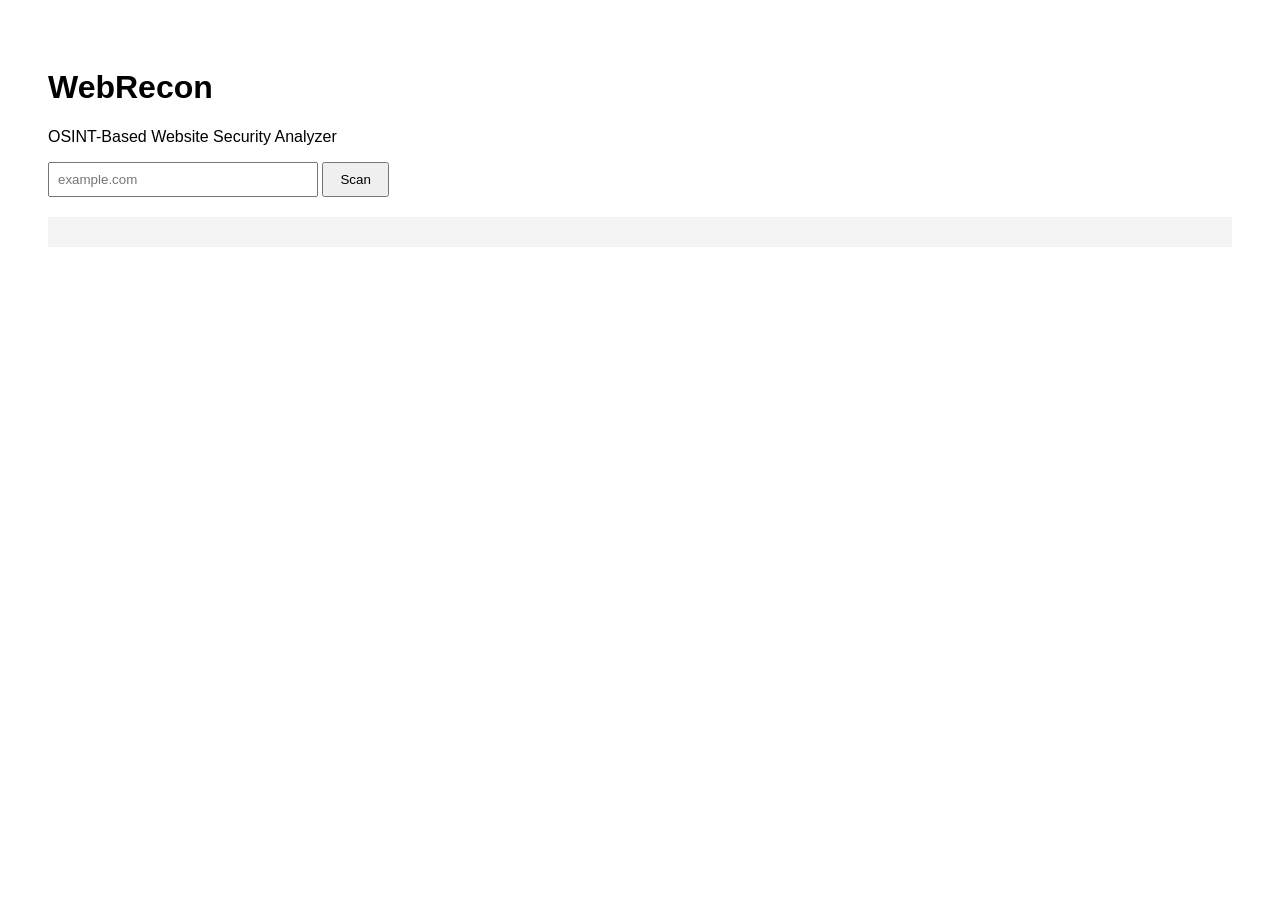
==== frontend/index.html @ 92a8256d "Implement unified scan API and frontend integration" ====
<!DOCTYPE html>
<html lang="en">
<head>
    <meta charset="UTF-8">
    <title>WebRecon</title>
    <link rel="stylesheet" href="style.css">
</head>
<body>

    <h1>WebRecon</h1>
    <p>OSINT-Based Website Security Analyzer</p>

    <input type="text" id="domain" placeholder="example.com">
    <button onclick="scanWebsite()">Scan</button>

    <pre id="result"></pre>

    <script src="script.js"></script>
</body>
</html>
---- frontend/style.css ----
body {
    font-family: Arial, sans-serif;
    background: white;
    color: black;
    padding: 40px;
}

input {
    padding: 8px;
    width: 250px;
}

button {
    padding: 8px 16px;
    cursor: pointer;
}

pre {
    margin-top: 20px;
    background: #f4f4f4;
    padding: 15px;
    overflow-x: auto;
}
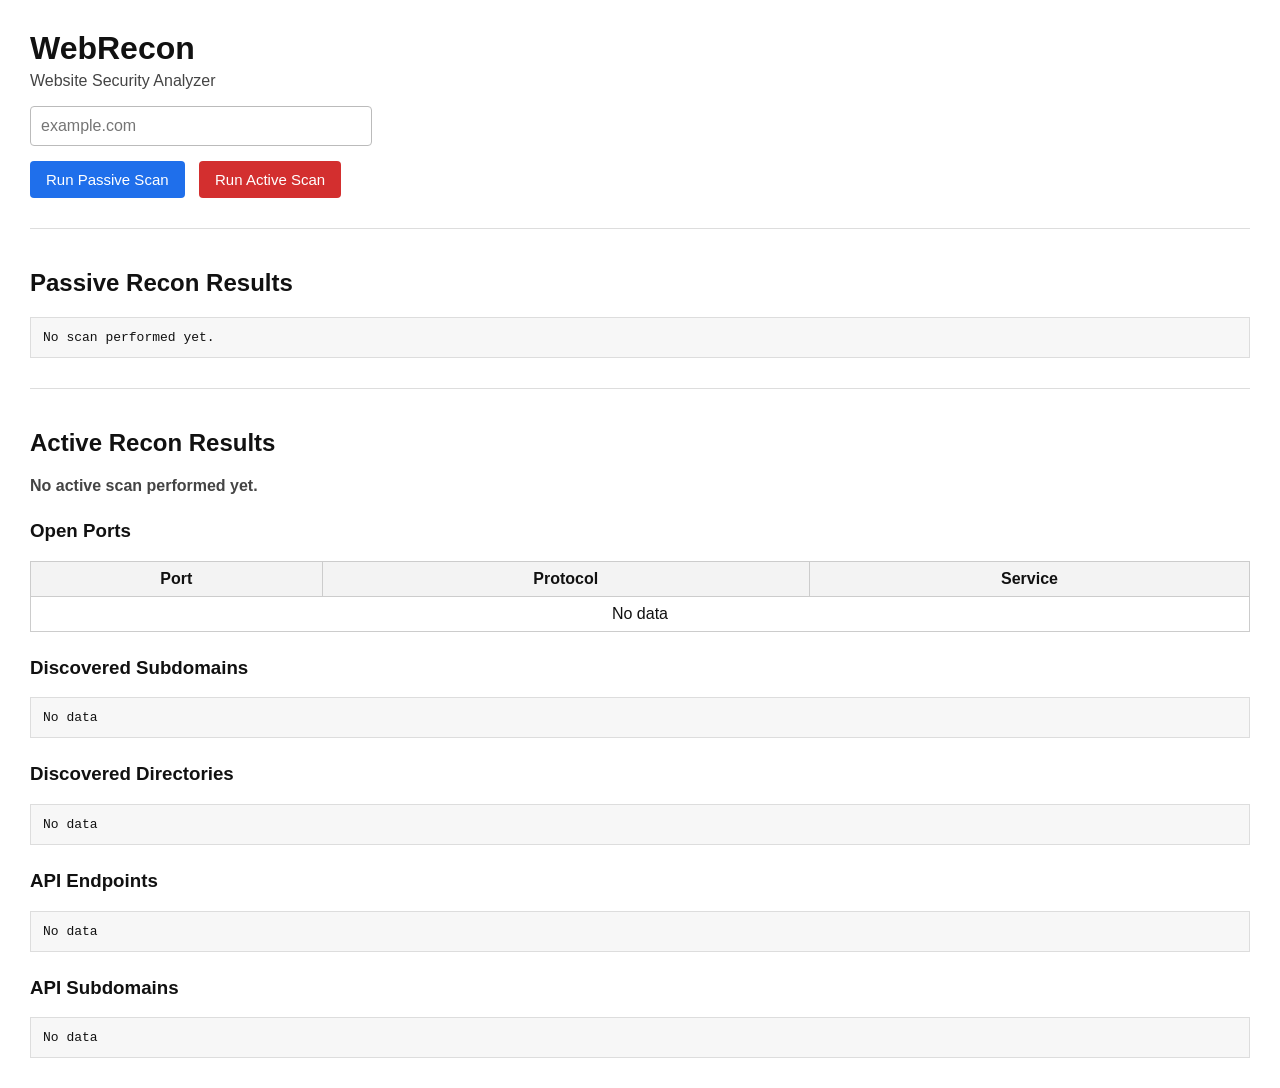
==== commit 6c77cdc7: "Added active recon modules" ====
--- a/frontend/index.html
+++ b/frontend/index.html
@@ -7,14 +7,59 @@
 </head>
 <body>
 
-    <h1>WebRecon</h1>
-    <p>OSINT-Based Website Security Analyzer</p>
+<h1>WebRecon</h1>
+<p>Website Security Analyzer</p>
 
-    <input type="text" id="domain" placeholder="example.com">
-    <button onclick="scanWebsite()">Scan</button>
+<input type="text" id="domain" placeholder="example.com">
 
-    <pre id="result"></pre>
+<div class="buttons">
+    <button onclick="runPassiveScan()">Run Passive Scan</button>
+    <button class="danger" onclick="runActiveScan()">Run Active Scan</button>
+</div>
 
-    <script src="script.js"></script>
+<hr>
+
+<h2>Passive Recon Results</h2>
+<pre id="passiveResult">No scan performed yet.</pre>
+
+<hr>
+
+<h2>Active Recon Results</h2>
+<p id="activeStatus">No active scan performed yet.</p>
+
+<!-- PORT SCAN -->
+<h3>Open Ports</h3>
+<table id="portsTable">
+    <thead>
+        <tr>
+            <th>Port</th>
+            <th>Protocol</th>
+            <th>Service</th>
+        </tr>
+    </thead>
+    <tbody>
+        <tr>
+            <td colspan="3">No data</td>
+        </tr>
+    </tbody>
+</table>
+
+<!-- SUBDOMAINS -->
+<h3>Discovered Subdomains</h3>
+<pre id="subdomainResult">No data</pre>
+
+<!-- DIRECTORIES -->
+<h3>Discovered Directories</h3>
+<pre id="directoryResult">No data</pre>
+
+<!-- API DISCOVERY -->
+<h3>API Endpoints</h3>
+<pre id="apiResult">No data</pre>
+
+<!-- API SUBDOMAIN DISCOVERY -->
+<h3>API Subdomains</h3>
+<pre id="apiSubdomainResult">No data</pre>
+
+<script src="script.js"></script>
 </body>
 </html>
--- a/frontend/style.css
+++ b/frontend/style.css
@@ -1,23 +1,109 @@
+/* ---------- GLOBAL ---------- */
 body {
-    font-family: Arial, sans-serif;
-    background: white;
-    color: black;
-    padding: 40px;
+    font-family: Arial, Helvetica, sans-serif;
+    background-color: #ffffff;
+    color: #111;
+    margin: 30px;
 }
 
-input {
-    padding: 8px;
-    width: 250px;
+h1 {
+    margin-bottom: 5px;
+}
+
+p {
+    margin-top: 0;
+    color: #444;
+}
+
+hr {
+    margin: 30px 0;
+    border: none;
+    border-top: 1px solid #ddd;
+}
+
+/* ---------- INPUT ---------- */
+input[type="text"] {
+    width: 320px;
+    padding: 10px;
+    font-size: 16px;
+    border: 1px solid #bbb;
+    border-radius: 4px;
+}
+
+/* ---------- BUTTONS ---------- */
+.buttons {
+    margin-top: 15px;
 }
 
 button {
-    padding: 8px 16px;
+    padding: 10px 16px;
+    font-size: 15px;
+    border: none;
+    border-radius: 4px;
     cursor: pointer;
+    background-color: #1f6feb;
+    color: white;
+    margin-right: 10px;
 }
 
+button:hover {
+    opacity: 0.9;
+}
+
+button.danger {
+    background-color: #d32f2f;
+}
+
+/* ---------- STATUS TEXT ---------- */
+#activeStatus {
+    font-weight: bold;
+    margin-bottom: 10px;
+}
+
+/* ---------- TABLE (PORT SCAN) ---------- */
+table {
+    width: 100%;
+    border-collapse: collapse;
+    margin-top: 10px;
+}
+
+table th,
+table td {
+    border: 1px solid #ccc;
+    padding: 8px;
+    text-align: center;
+}
+
+table th {
+    background-color: #f3f3f3;
+}
+
+/* ---------- CODE / JSON BLOCK ---------- */
 pre {
-    margin-top: 20px;
-    background: #f4f4f4;
-    padding: 15px;
+    background-color: #f7f7f7;
+    border: 1px solid #ddd;
+    padding: 12px;
     overflow-x: auto;
+    max-height: 400px;
+    font-size: 13px;
 }
+
+/* ---------- SECTIONS ---------- */
+h2 {
+    margin-top: 40px;
+}
+
+h3 {
+    margin-top: 25px;
+}
+
+/* ---------- RESPONSIVE ---------- */
+@media (max-width: 768px) {
+    input[type="text"] {
+        width: 100%;
+    }
+
+    button {
+        margin-bottom: 10px;
+    }
+}
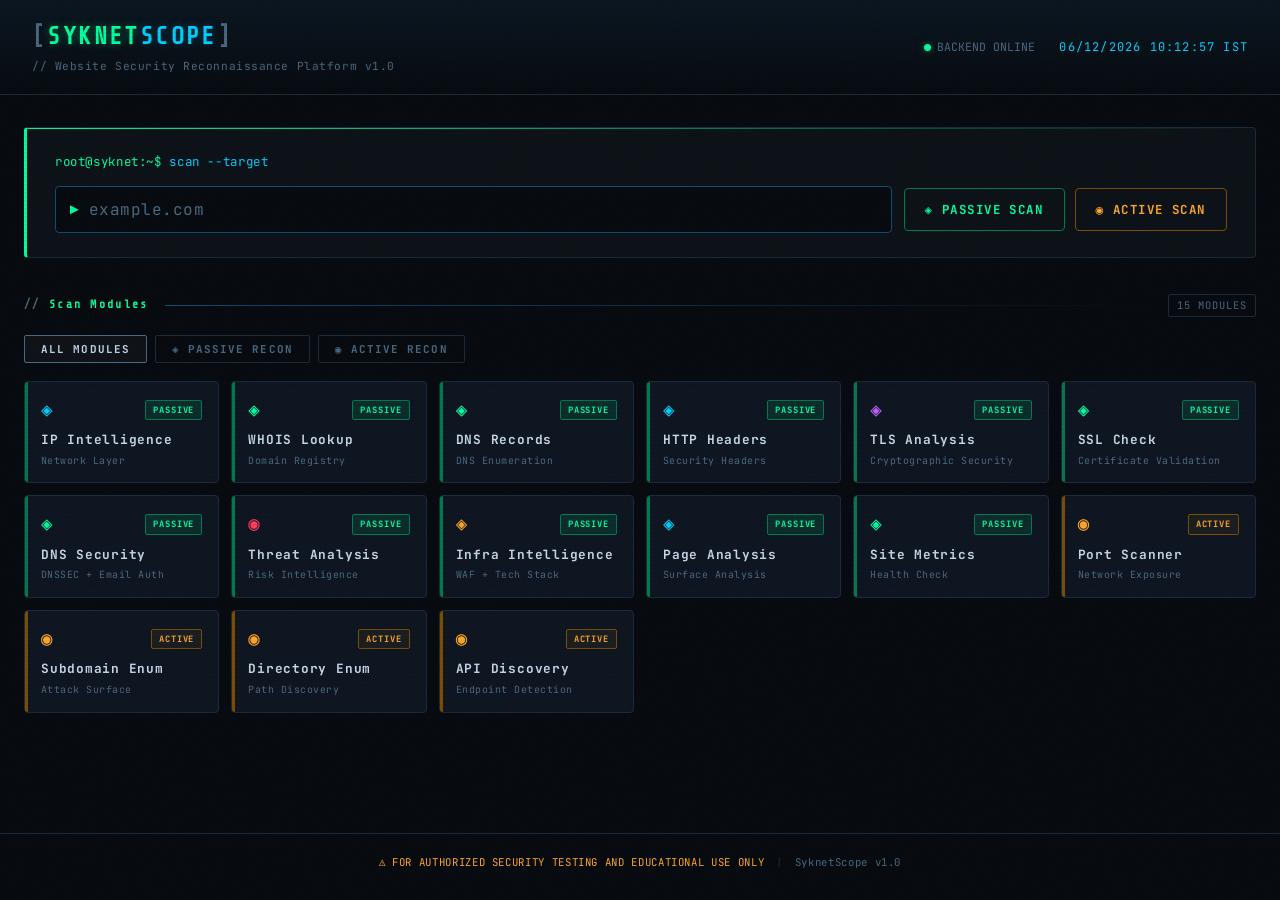
==== commit da65e28c: "SyknetScope v1.0 - complete project" ====
--- a/frontend/index.html
+++ b/frontend/index.html
@@ -1,65 +1,969 @@
 <!DOCTYPE html>
 <html lang="en">
 <head>
-    <meta charset="UTF-8">
-    <title>WebRecon</title>
-    <link rel="stylesheet" href="style.css">
+<meta charset="UTF-8">
+<meta name="viewport" content="width=device-width, initial-scale=1.0">
+<title>SyknetScope — Web Recon</title>
+<link rel="preconnect" href="https://fonts.googleapis.com">
+<link rel="preconnect" href="https://fonts.gstatic.com" crossorigin>
+<link href="https://fonts.googleapis.com/css2?family=JetBrains+Mono:wght@300;400;500;700&family=Share+Tech+Mono&display=swap" rel="stylesheet">
+<style>
+/* ─────────────────────────────────────────────
+   ROOT + RESET
+───────────────────────────────────────────── */
+:root {
+  --bg:          #060a0f;
+  --bg-surface:  #0b1117;
+  --bg-card:     #0d1520;
+  --border:      #1a2a3a;
+  --border-glow: #0f4c75;
+  --green:       #00ff9f;
+  --green-dim:   #007a4d;
+  --green-faint: #00ff9f18;
+  --cyan:        #00cfff;
+  --cyan-dim:    #006d88;
+  --amber:       #ffa62b;
+  --red:         #ff3b5c;
+  --red-dim:     #4a0010;
+  --purple:      #bd5fff;
+  --text-primary:#c8d8e8;
+  --text-dim:    #4a6880;
+  --text-label:  #6a8aa8;
+  --font:        'JetBrains Mono','Share Tech Mono',monospace;
+  --radius:      4px;
+  --glow-g:      0 0 8px #00ff9f55, 0 0 20px #00ff9f22;
+  --glow-c:      0 0 8px #00cfff44, 0 0 20px #00cfff11;
+}
+*,*::before,*::after{box-sizing:border-box;margin:0;padding:0;}
+html{scroll-behavior:smooth;}
+body{font-family:var(--font);background:var(--bg);color:var(--text-primary);min-height:100vh;overflow-x:hidden;line-height:1.6;}
+
+/* ─────────────────────────────────────────────
+   CRT OVERLAY
+───────────────────────────────────────────── */
+.scanline{position:fixed;inset:0;pointer-events:none;z-index:9999;background:repeating-linear-gradient(0deg,transparent,transparent 2px,rgba(0,0,0,.04) 2px,rgba(0,0,0,.04) 4px);}
+.noise{position:fixed;inset:0;pointer-events:none;z-index:9998;opacity:.025;background-image:url("data:image/svg+xml,%3Csvg viewBox='0 0 256 256' xmlns='http://www.w3.org/2000/svg'%3E%3Cfilter id='n'%3E%3CfeTurbulence type='fractalNoise' baseFrequency='0.9' numOctaves='4' stitchTiles='stitch'/%3E%3C/filter%3E%3Crect width='100%25' height='100%25' filter='url(%23n)'/%3E%3C/svg%3E");background-size:200px 200px;}
+
+/* ─────────────────────────────────────────────
+   HEADER
+───────────────────────────────────────────── */
+header{display:flex;justify-content:space-between;align-items:center;padding:18px 32px;border-bottom:1px solid var(--border);background:linear-gradient(180deg,#0a1520,var(--bg));position:sticky;top:0;z-index:100;backdrop-filter:blur(4px);}
+.logo{font-family:'Share Tech Mono',monospace;font-size:1.5rem;font-weight:700;letter-spacing:.1em;}
+.logo-bracket{color:var(--text-dim);}
+.logo-text{color:var(--green);text-shadow:var(--glow-g);}
+.logo-accent{color:var(--cyan);text-shadow:var(--glow-c);}
+.tagline{font-size:.7rem;color:var(--text-dim);margin-top:2px;letter-spacing:.05em;}
+.header-right{display:flex;align-items:center;gap:24px;font-size:.72rem;color:var(--text-dim);}
+.status-dot{width:7px;height:7px;border-radius:50%;background:var(--green);box-shadow:var(--glow-g);animation:blink 2s ease-in-out infinite;display:inline-block;margin-right:6px;}
+@keyframes blink{0%,100%{opacity:1}50%{opacity:.4}}
+.clock{color:var(--cyan);letter-spacing:.1em;font-size:.75rem;}
+
+/* ─────────────────────────────────────────────
+   MAIN
+───────────────────────────────────────────── */
+main{max-width:1300px;margin:0 auto;padding:32px 24px;}
+
+/* ─────────────────────────────────────────────
+   SCAN PANEL
+───────────────────────────────────────────── */
+.scan-panel{background:var(--bg-surface);border:1px solid var(--border);border-left:3px solid var(--green);border-radius:var(--radius);padding:24px 28px;margin-bottom:36px;position:relative;overflow:hidden;}
+.scan-panel::before{content:'';position:absolute;top:0;left:0;right:0;height:1px;background:linear-gradient(90deg,var(--green),transparent);}
+.terminal-prompt{font-size:.78rem;margin-bottom:14px;letter-spacing:.05em;}
+.prompt-prefix{color:var(--green);}
+.prompt-cmd{color:var(--cyan);}
+.input-row{display:flex;gap:12px;flex-wrap:wrap;align-items:center;}
+.input-wrapper{flex:1;min-width:260px;display:flex;align-items:center;background:var(--bg);border:1px solid var(--border-glow);border-radius:var(--radius);padding:0 14px;gap:10px;transition:border-color .2s,box-shadow .2s;}
+.input-wrapper:focus-within{border-color:var(--green);box-shadow:0 0 0 2px var(--green-faint),var(--glow-g);}
+.input-prefix{color:var(--green);font-size:.9rem;}
+input[type=text]{flex:1;background:transparent;border:none;outline:none;color:var(--green);font-family:var(--font);font-size:1rem;padding:12px 0;caret-color:var(--green);letter-spacing:.03em;}
+input::placeholder{color:var(--text-dim);}
+.btn-group{display:flex;gap:10px;flex-wrap:wrap;}
+.btn{font-family:var(--font);font-size:.78rem;font-weight:700;letter-spacing:.12em;padding:12px 20px;border:1px solid;border-radius:var(--radius);cursor:pointer;display:flex;align-items:center;gap:8px;transition:all .15s;background:transparent;}
+.btn-passive{color:var(--green);border-color:var(--green-dim);}
+.btn-passive:hover{background:var(--green-faint);border-color:var(--green);box-shadow:var(--glow-g);}
+.btn-active{color:var(--amber);border-color:#7a4e00;}
+.btn-active:hover{background:#ffa62b18;border-color:var(--amber);box-shadow:0 0 8px #ffa62b44;}
+
+/* ─────────────────────────────────────────────
+   MODULE SECTION HEADER
+───────────────────────────────────────────── */
+.modules-section{margin-bottom:40px;}
+.modules-header{display:flex;align-items:center;gap:16px;margin-bottom:18px;}
+.modules-title{font-family:'Share Tech Mono',monospace;font-size:.72rem;font-weight:700;letter-spacing:.2em;color:var(--text-dim);white-space:nowrap;}
+.modules-title span{color:var(--green);}
+.modules-divider{flex:1;height:1px;background:linear-gradient(90deg,var(--border-glow),transparent);}
+.modules-count{font-size:.65rem;color:var(--text-dim);letter-spacing:.1em;border:1px solid var(--border);padding:2px 8px;border-radius:2px;white-space:nowrap;}
+
+/* ─────────────────────────────────────────────
+   FILTER TABS
+───────────────────────────────────────────── */
+.module-tabs{display:flex;gap:8px;margin-bottom:18px;flex-wrap:wrap;}
+.module-tab{font-family:var(--font);font-size:.68rem;font-weight:700;letter-spacing:.1em;padding:6px 16px;border:1px solid var(--border);border-radius:2px;background:transparent;color:var(--text-dim);cursor:pointer;transition:all .15s;}
+.module-tab:hover{border-color:var(--border-glow);color:var(--text-primary);}
+.tab-all{color:var(--text-primary);border-color:var(--text-dim);background:#ffffff08;}
+.tab-passive{color:var(--green);border-color:var(--green-dim);background:var(--green-faint);}
+.tab-active-r{color:var(--amber);border-color:#7a4e00;background:#ffa62b0d;}
+
+/* ─────────────────────────────────────────────
+   MODULE GRID
+───────────────────────────────────────────── */
+.modules-grid{display:grid;grid-template-columns:repeat(auto-fill,minmax(195px,1fr));gap:12px;}
+
+/* ─────────────────────────────────────────────
+   MODULE CARD
+───────────────────────────────────────────── */
+.module-card{background:var(--bg-card);border:1px solid var(--border);border-radius:var(--radius);padding:18px 16px 14px;cursor:pointer;position:relative;overflow:hidden;transition:border-color .2s,transform .2s,box-shadow .2s;animation:cardIn .4s ease both;}
+@keyframes cardIn{from{opacity:0;transform:translateY(14px) scale(.97)}to{opacity:1;transform:translateY(0) scale(1)}}
+
+/* left accent bar */
+.module-card::before{content:'';position:absolute;top:0;left:0;width:3px;height:100%;}
+.mc-passive::before{background:var(--green-dim);}
+.mc-active::before{background:#7a4e00;}
+
+/* top glow line on hover */
+.module-card::after{content:'';position:absolute;top:0;left:0;right:0;height:1px;background:transparent;transition:background .2s;}
+.mc-passive:hover::after{background:linear-gradient(90deg,var(--green),transparent);}
+.mc-active:hover::after{background:linear-gradient(90deg,var(--amber),transparent);}
+
+/* scanline sweep */
+.mc-sweep{position:absolute;inset:0;pointer-events:none;background:linear-gradient(180deg,transparent 0%,rgba(0,255,159,.04) 50%,transparent 100%);transform:translateY(-100%);}
+.mc-active .mc-sweep{background:linear-gradient(180deg,transparent 0%,rgba(255,166,43,.04) 50%,transparent 100%);}
+.module-card:hover .mc-sweep{animation:sweep .55s ease forwards;}
+@keyframes sweep{from{transform:translateY(-100%)}to{transform:translateY(100%)}}
+
+.mc-passive:hover{transform:translateY(-3px);border-color:var(--green-dim);box-shadow:0 8px 28px rgba(0,255,159,.1);}
+.mc-active:hover{transform:translateY(-3px);border-color:#7a4e00;box-shadow:0 8px 28px rgba(255,166,43,.1);}
+
+.mc-top{display:flex;justify-content:space-between;align-items:flex-start;margin-bottom:12px;}
+.mc-icon{font-size:1.2rem;line-height:1;}
+.mc-badge{font-size:.55rem;font-weight:700;letter-spacing:.1em;padding:2px 7px;border-radius:2px;border:1px solid;text-transform:uppercase;}
+.mcb-passive{color:var(--green);border-color:var(--green-dim);background:var(--green-faint);}
+.mcb-active{color:var(--amber);border-color:#7a4e00;background:#ffa62b0d;}
+
+.mc-title{font-size:.8rem;font-weight:700;letter-spacing:.06em;color:var(--text-primary);margin-bottom:4px;line-height:1.3;}
+.mc-label{font-size:.62rem;color:var(--text-dim);letter-spacing:.05em;}
+
+/* ─────────────────────────────────────────────
+   MODAL
+───────────────────────────────────────────── */
+.modal-overlay{position:fixed;inset:0;background:rgba(6,10,15,.9);backdrop-filter:blur(7px);z-index:700;display:flex;align-items:center;justify-content:center;padding:20px;animation:overlayIn .18s ease both;}
+@keyframes overlayIn{from{opacity:0}to{opacity:1}}
+.modal-box{background:var(--bg-card);border:1px solid var(--border-glow);border-radius:var(--radius);padding:28px;max-width:540px;width:100%;position:relative;overflow:hidden;animation:modalIn .25s cubic-bezier(.34,1.56,.64,1) both;}
+@keyframes modalIn{from{opacity:0;transform:scale(.9) translateY(20px)}to{opacity:1;transform:scale(1) translateY(0)}}
+
+/* top accent */
+.modal-box::before{content:'';position:absolute;top:0;left:0;right:0;height:2px;}
+.modal-passive::before{background:linear-gradient(90deg,var(--green),transparent);}
+.modal-active::before{background:linear-gradient(90deg,var(--amber),transparent);}
+
+/* corner brackets */
+.mc-br{position:absolute;width:10px;height:10px;border-color:var(--border-glow);border-style:solid;border-width:0;}
+.mc-br.tl{top:8px;left:8px;border-top-width:1px;border-left-width:1px;}
+.mc-br.tr{top:8px;right:8px;border-top-width:1px;border-right-width:1px;}
+.mc-br.bl{bottom:8px;left:8px;border-bottom-width:1px;border-left-width:1px;}
+.mc-br.br{bottom:8px;right:8px;border-bottom-width:1px;border-right-width:1px;}
+
+.modal-close{position:absolute;top:13px;right:13px;background:transparent;border:1px solid var(--border);color:var(--text-dim);font-family:var(--font);font-size:.7rem;padding:3px 9px;border-radius:2px;cursor:pointer;transition:all .15s;letter-spacing:.04em;}
+.modal-close:hover{border-color:var(--red);color:var(--red);}
+
+.modal-head{display:flex;align-items:center;gap:14px;margin-bottom:16px;}
+.modal-icon-big{font-size:1.9rem;line-height:1;}
+.modal-head-text{display:flex;flex-direction:column;gap:5px;}
+.modal-title{font-family:'Share Tech Mono',monospace;font-size:1rem;font-weight:700;letter-spacing:.08em;color:var(--text-primary);}
+.modal-badge-pill{display:inline-flex;align-items:center;gap:5px;font-size:.6rem;font-weight:700;letter-spacing:.1em;padding:2px 9px;border-radius:2px;border:1px solid;width:fit-content;}
+.mbp-passive{color:var(--green);border-color:var(--green-dim);background:var(--green-faint);}
+.mbp-active{color:var(--amber);border-color:#7a4e00;background:#ffa62b0d;}
+
+.modal-div{height:1px;background:var(--border);margin:0 0 15px;}
+
+.mlabel{font-size:.6rem;color:var(--text-dim);letter-spacing:.16em;text-transform:uppercase;margin-bottom:7px;}
+.modal-desc{font-size:.81rem;color:var(--text-primary);line-height:1.8;margin-bottom:15px;}
+
+.modal-tags{display:flex;flex-wrap:wrap;gap:6px;margin-bottom:16px;}
+.m-tag{font-size:.6rem;padding:3px 9px;border-radius:2px;border:1px solid var(--border);color:var(--text-dim);letter-spacing:.05em;background:#ffffff04;}
+
+.modal-out{background:#040810;border:1px solid var(--border);border-radius:var(--radius);padding:11px 14px;font-size:.72rem;color:var(--green);line-height:1.75;font-family:var(--font);white-space:pre;}
+.modal-out.amber{color:var(--amber);}
+
+/* ─────────────────────────────────────────────
+   RESULTS / CARDS GRID (scan output)
+───────────────────────────────────────────── */
+.hidden{display:none!important;}
+.target-banner{display:flex;align-items:center;flex-wrap:wrap;gap:10px;background:#0a1a28;border:1px solid var(--border-glow);border-radius:var(--radius);padding:10px 20px;margin-bottom:16px;font-size:.78rem;letter-spacing:.07em;}
+.tb-label{color:var(--text-dim);}
+.tb-domain{color:var(--cyan);font-weight:700;font-size:.88rem;text-shadow:var(--glow-c);}
+.tb-type{color:var(--amber);}
+.tb-time{color:var(--text-dim);}
+.tb-sep{color:var(--border);margin:0 4px;}
+
+.export-panel{display:flex;align-items:center;gap:16px;background:#080f18;border:1px solid var(--border-glow);border-left:3px solid var(--cyan);border-radius:var(--radius);padding:14px 20px;margin-bottom:20px;flex-wrap:wrap;}
+.export-label{display:flex;align-items:center;gap:8px;font-size:.72rem;font-weight:700;letter-spacing:.12em;color:var(--text-dim);white-space:nowrap;}
+.export-btns{display:flex;gap:10px;flex-wrap:wrap;}
+.btn-export{font-family:var(--font);font-size:.7rem;font-weight:700;letter-spacing:.1em;padding:7px 14px;border:1px solid;border-radius:var(--radius);cursor:pointer;background:transparent;display:flex;align-items:center;gap:7px;transition:all .15s;}
+.export-hint{font-size:.56rem;opacity:.55;letter-spacing:.03em;}
+.bex-pdf{color:#ff6b6b;border-color:#5a1a1a;}
+.bex-pdf:hover{background:#ff6b6b18;border-color:#ff6b6b;}
+.bex-json{color:var(--amber);border-color:#7a4e00;}
+.bex-json:hover{background:#ffa62b18;border-color:var(--amber);}
+.bex-csv{color:var(--green);border-color:var(--green-dim);}
+.bex-csv:hover{background:var(--green-faint);border-color:var(--green);}
+.bex-txt{color:var(--cyan);border-color:var(--cyan-dim);}
+.bex-txt:hover{background:#00cfff12;border-color:var(--cyan);}
+
+.risk-banner{display:flex;align-items:center;gap:12px;padding:12px 20px;border-radius:var(--radius);margin-bottom:20px;border-left:3px solid;font-size:.82rem;flex-wrap:wrap;}
+.risk-low{background:#001a0e;border-color:var(--green);}
+.risk-medium{background:#1a1000;border-color:var(--amber);}
+.risk-high{background:var(--red-dim);border-color:var(--red);}
+.risk-level{font-weight:700;font-size:.9rem;letter-spacing:.1em;}
+.risk-sep{color:var(--text-dim);}
+
+.cards-grid{display:grid;grid-template-columns:repeat(2,1fr);gap:16px;}
+@media(max-width:900px){.cards-grid{grid-template-columns:1fr;}}
+.card{background:var(--bg-card);border:1px solid var(--border);border-radius:var(--radius);overflow:hidden;transition:border-color .2s;animation:cardIn .3s ease both;}
+.card:hover{border-color:var(--border-glow);}
+.card.wide{grid-column:1/-1;}
+.card-header{display:flex;align-items:center;gap:10px;padding:10px 16px;background:#0a1520;border-bottom:1px solid var(--border);font-size:.72rem;font-weight:700;letter-spacing:.12em;color:var(--text-dim);}
+.card-icon{color:var(--green);font-size:.85rem;}
+.card-status{margin-left:auto;font-size:.63rem;padding:2px 8px;border-radius:2px;border:1px solid;}
+.cs-ok{color:var(--green);border-color:var(--green-dim);background:var(--green-faint);}
+.cs-warn{color:var(--amber);border-color:#7a4e00;background:#ffa62b12;}
+.cs-err{color:var(--red);border-color:var(--red-dim);background:#ff3b5c12;}
+.cs-loading{color:var(--cyan);border-color:var(--cyan-dim);background:#00cfff12;}
+.card-body{padding:14px 16px;font-size:.78rem;}
+
+.kv-row{display:flex;align-items:flex-start;gap:12px;padding:5px 0;border-bottom:1px solid #0d1a25;}
+.kv-row:last-child{border-bottom:none;}
+.kv-key{color:var(--text-label);min-width:140px;flex-shrink:0;font-size:.72rem;letter-spacing:.05em;padding-top:1px;}
+.kv-val{color:var(--text-primary);word-break:break-all;flex:1;}
+.v-green{color:var(--green)!important;}
+.v-red{color:var(--red)!important;}
+.v-amber{color:var(--amber)!important;}
+.v-cyan{color:var(--cyan)!important;}
+.v-dim{color:var(--text-dim);font-style:italic;}
+
+.tag{display:inline-block;padding:2px 8px;border-radius:2px;font-size:.67rem;letter-spacing:.07em;margin:2px 3px 2px 0;border:1px solid;}
+.tg-cyan{color:var(--cyan);border-color:var(--cyan-dim);background:#00cfff0d;}
+.tg-green{color:var(--green);border-color:var(--green-dim);background:var(--green-faint);}
+.tg-amber{color:var(--amber);border-color:#7a4e00;background:#ffa62b0d;}
+
+.sec-row{display:flex;justify-content:space-between;align-items:center;padding:5px 0;border-bottom:1px solid #0d1a25;font-size:.73rem;}
+.sec-row:last-child{border-bottom:none;}
+.sec-name{color:var(--text-label);font-size:.69rem;}
+
+.port-wrap{overflow-x:auto;margin-top:8px;}
+table{width:100%;border-collapse:collapse;font-size:.74rem;}
+thead tr{border-bottom:1px solid var(--border-glow);}
+th{padding:8px 12px;text-align:left;color:var(--text-dim);font-weight:700;letter-spacing:.1em;font-size:.67rem;}
+td{padding:6px 12px;border-bottom:1px solid var(--border);}
+tr:hover td{background:#0a1520;}
+.td-port{color:var(--cyan);font-weight:600;}
+.td-svc{color:var(--green);}
+.td-proto{color:var(--text-dim);font-size:.69rem;}
+
+.item-list{display:flex;flex-direction:column;gap:6px;margin-top:6px;}
+.item-entry{display:flex;justify-content:space-between;align-items:center;padding:6px 10px;background:#081218;border:1px solid var(--border);border-radius:2px;border-left:2px solid var(--green-dim);font-size:.74rem;}
+.item-entry:hover{border-left-color:var(--green);}
+.item-url{color:var(--cyan);word-break:break-all;}
+.item-meta{color:var(--text-dim);font-size:.67rem;margin-left:12px;white-space:nowrap;}
+.s200{color:var(--green);}
+.s301,.s302{color:var(--cyan);}
+.s401,.s403{color:var(--amber);}
+
+.sum-count{font-size:.74rem;color:var(--text-dim);margin-bottom:10px;padding-bottom:8px;border-bottom:1px solid var(--border);}
+.sum-count .cnt{color:var(--green);font-weight:700;font-size:.84rem;}
+
+.toggle-hdr{cursor:pointer;user-select:none;}
+.toggle-hdr:hover{background:#0f1e2e;}
+.toggle-arrow{margin-left:auto;color:var(--text-dim);transition:transform .2s;}
+.toggle-arrow.open{transform:rotate(90deg);}
+
+pre{background:#040810;border:1px solid var(--border);border-radius:var(--radius);padding:14px;overflow:auto;max-height:450px;font-size:.71rem;color:#6a8aa8;line-height:1.7;white-space:pre-wrap;word-break:break-all;}
+
+.loading-overlay{position:fixed;inset:0;background:rgba(6,10,15,.92);backdrop-filter:blur(4px);z-index:500;display:flex;align-items:center;justify-content:center;}
+.loading-box{background:var(--bg-card);border:1px solid var(--border-glow);border-radius:var(--radius);padding:40px 48px;text-align:center;min-width:360px;box-shadow:0 0 60px #00ff9f18;}
+.loading-spinner{position:relative;width:64px;height:64px;margin:0 auto 20px;}
+.spinner-ring{position:absolute;inset:0;border:2px solid var(--border);border-top-color:var(--green);border-radius:50%;animation:spin 1s linear infinite;}
+@keyframes spin{to{transform:rotate(360deg)}}
+.spinner-icon{position:absolute;inset:0;display:flex;align-items:center;justify-content:center;color:var(--green);font-size:1.4rem;text-shadow:var(--glow-g);animation:blink 1.2s ease-in-out infinite;}
+.loading-text{color:var(--cyan);font-size:.82rem;letter-spacing:.08em;margin-bottom:16px;}
+.loading-bar{height:3px;background:var(--border);border-radius:2px;overflow:hidden;margin-bottom:16px;}
+.loading-fill{height:100%;background:linear-gradient(90deg,var(--green),var(--cyan));border-radius:2px;transition:width .4s ease;box-shadow:var(--glow-g);}
+.loading-log{font-size:.67rem;color:var(--text-dim);text-align:left;max-height:80px;overflow:hidden;display:flex;flex-direction:column;gap:3px;}
+.log-ln{animation:fadeUp .2s ease;}
+@keyframes fadeUp{from{opacity:0;transform:translateY(4px)}to{opacity:1;transform:translateY(0)}}
+
+footer{text-align:center;padding:20px;font-size:.67rem;color:var(--text-dim);border-top:1px solid var(--border);margin-top:48px;letter-spacing:.06em;display:flex;align-items:center;justify-content:center;gap:12px;flex-wrap:wrap;}
+.fw{color:var(--amber);}
+.fs{color:var(--border);}
+
+.error-msg{color:var(--red);font-size:.77rem;padding:8px;border:1px solid var(--red-dim);border-radius:var(--radius);background:#ff3b5c0a;}
+.no-data{color:var(--text-dim);font-style:italic;font-size:.74rem;}
+
+@media(max-width:640px){
+  header{padding:14px 16px;}
+  main{padding:20px 12px;}
+  .input-row{flex-direction:column;}
+  .input-wrapper,.btn-group{width:100%;}
+  .btn{flex:1;justify-content:center;}
+  .loading-box{min-width:unset;padding:28px 20px;}
+  .modules-grid{grid-template-columns:repeat(2,1fr);}
+  .export-panel{flex-direction:column;align-items:flex-start;}
+}
+</style>
 </head>
 <body>
 
-<h1>WebRecon</h1>
-<p>Website Security Analyzer</p>
-
-<input type="text" id="domain" placeholder="example.com">
-
-<div class="buttons">
-    <button onclick="runPassiveScan()">Run Passive Scan</button>
-    <button class="danger" onclick="runActiveScan()">Run Active Scan</button>
-</div>
-
-<hr>
-
-<h2>Passive Recon Results</h2>
-<pre id="passiveResult">No scan performed yet.</pre>
-
-<hr>
-
-<h2>Active Recon Results</h2>
-<p id="activeStatus">No active scan performed yet.</p>
-
-<!-- PORT SCAN -->
-<h3>Open Ports</h3>
-<table id="portsTable">
-    <thead>
-        <tr>
-            <th>Port</th>
-            <th>Protocol</th>
-            <th>Service</th>
-        </tr>
-    </thead>
-    <tbody>
-        <tr>
-            <td colspan="3">No data</td>
-        </tr>
-    </tbody>
-</table>
-
-<!-- SUBDOMAINS -->
-<h3>Discovered Subdomains</h3>
-<pre id="subdomainResult">No data</pre>
-
-<!-- DIRECTORIES -->
-<h3>Discovered Directories</h3>
-<pre id="directoryResult">No data</pre>
-
-<!-- API DISCOVERY -->
-<h3>API Endpoints</h3>
-<pre id="apiResult">No data</pre>
-
-<!-- API SUBDOMAIN DISCOVERY -->
-<h3>API Subdomains</h3>
-<pre id="apiSubdomainResult">No data</pre>
-
-<script src="script.js"></script>
+<div class="scanline"></div>
+<div class="noise"></div>
+
+<!-- ══ HEADER ══ -->
+<header>
+  <div>
+    <div class="logo">
+      <span class="logo-bracket">[</span><span class="logo-text">SYKNET</span><span class="logo-accent">SCOPE</span><span class="logo-bracket">]</span>
+    </div>
+    <div class="tagline">// Website Security Reconnaissance Platform v1.0</div>
+  </div>
+  <div class="header-right">
+    <div><span class="status-dot"></span>BACKEND ONLINE</div>
+    <div class="clock" id="clock"></div>
+  </div>
+</header>
+
+<main>
+
+  <!-- ══ SCAN INPUT ══ -->
+  <section class="scan-panel">
+    <div class="terminal-prompt">
+      <span class="prompt-prefix">root@syknet:~$</span>
+      <span class="prompt-cmd"> scan --target</span>
+    </div>
+    <div class="input-row">
+      <div class="input-wrapper">
+        <span class="input-prefix">▶</span>
+        <input type="text" id="domain" placeholder="example.com" autocomplete="off" spellcheck="false">
+      </div>
+      <div class="btn-group">
+        <button class="btn btn-passive" onclick="runPassiveScan()"><span>◈</span>PASSIVE SCAN</button>
+        <button class="btn btn-active"  onclick="runActiveScan()"><span>◉</span>ACTIVE SCAN</button>
+      </div>
+    </div>
+  </section>
+
+  <!-- ══ MODULE CARDS ══ -->
+  <section class="modules-section">
+    <div class="modules-header">
+      <div class="modules-title">// <span>Scan Modules</span></div>
+      <div class="modules-divider"></div>
+      <div class="modules-count" id="modCount">15 MODULES</div>
+    </div>
+    <div class="module-tabs">
+      <button class="module-tab tab-all"      onclick="filterMods('all',this)">ALL MODULES</button>
+      <button class="module-tab"              onclick="filterMods('passive',this)">◈ PASSIVE RECON</button>
+      <button class="module-tab"              onclick="filterMods('active',this)">◉ ACTIVE RECON</button>
+    </div>
+    <div class="modules-grid" id="modGrid"></div>
+  </section>
+
+  <!-- ══ RESULTS ══ -->
+  <div id="resultsWrap" class="hidden">
+
+    <div class="target-banner">
+      <span class="tb-label">TARGET:</span><span class="tb-domain" id="tbDomain"></span>
+      <span class="tb-sep">|</span>
+      <span class="tb-label">SCAN:</span><span class="tb-type" id="tbType"></span>
+      <span class="tb-sep">|</span>
+      <span class="tb-label">STARTED:</span><span class="tb-time" id="tbTime"></span>
+    </div>
+
+    <div id="exportPanel" class="export-panel hidden">
+      <div class="export-label">⬇ EXPORT REPORT</div>
+      <div class="export-btns">
+        <button class="btn-export bex-pdf"  onclick="exportPDF()">▣ PDF <span class="export-hint">Print-ready</span></button>
+        <button class="btn-export bex-json" onclick="exportJSON()">{ } JSON <span class="export-hint">Raw data</span></button>
+        <button class="btn-export bex-csv"  onclick="exportCSV()">⊞ CSV <span class="export-hint">Spreadsheet</span></button>
+        <button class="btn-export bex-txt"  onclick="exportTXT()">≡ TXT <span class="export-hint">Plain text</span></button>
+      </div>
+    </div>
+
+    <!-- PASSIVE -->
+    <div id="passiveSection" class="hidden">
+      <div id="riskBanner" class="risk-banner hidden">
+        <span>⚠</span><span id="riskLevel" class="risk-level"></span>
+        <span class="risk-sep">—</span><span id="riskFindings"></span>
+      </div>
+      <div class="cards-grid">
+        <div class="card"><div class="card-header"><span class="card-icon">◈</span>IP INTELLIGENCE<span class="card-status" id="s-ip"></span></div><div class="card-body" id="b-ip"></div></div>
+        <div class="card"><div class="card-header"><span class="card-icon">◈</span>WHOIS LOOKUP<span class="card-status" id="s-whois"></span></div><div class="card-body" id="b-whois"></div></div>
+        <div class="card"><div class="card-header"><span class="card-icon">◈</span>DNS RECORDS<span class="card-status" id="s-dns"></span></div><div class="card-body" id="b-dns"></div></div>
+        <div class="card"><div class="card-header"><span class="card-icon">◈</span>TLS / SSL<span class="card-status" id="s-tls"></span></div><div class="card-body" id="b-tls"></div></div>
+        <div class="card"><div class="card-header"><span class="card-icon">◈</span>HTTP HEADERS<span class="card-status" id="s-headers"></span></div><div class="card-body" id="b-headers"></div></div>
+        <div class="card"><div class="card-header"><span class="card-icon">◈</span>EMAIL SECURITY<span class="card-status" id="s-email"></span></div><div class="card-body" id="b-email"></div></div>
+        <div class="card"><div class="card-header"><span class="card-icon">◈</span>TECH STACK<span class="card-status" id="s-tech"></span></div><div class="card-body" id="b-tech"></div></div>
+        <div class="card"><div class="card-header"><span class="card-icon">◈</span>FIREWALL / WAF<span class="card-status" id="s-fw"></span></div><div class="card-body" id="b-fw"></div></div>
+        <div class="card wide"><div class="card-header"><span class="card-icon">◉</span>THREAT INTELLIGENCE<span class="card-status" id="s-threat"></span></div><div class="card-body" id="b-threat"></div></div>
+        <div class="card wide"><div class="card-header"><span class="card-icon">◈</span>PAGE ANALYSIS<span class="card-status" id="s-page"></span></div><div class="card-body" id="b-page"></div></div>
+        <div class="card wide"><div class="card-header toggle-hdr" onclick="tog('b-raw','ra')"><span class="card-icon">≡</span>RAW JSON<span class="toggle-arrow" id="ra">▶</span></div><div class="card-body hidden" id="b-raw"><pre id="rawJ"></pre></div></div>
+      </div>
+    </div>
+
+    <!-- ACTIVE -->
+    <div id="activeSection" class="hidden">
+      <div class="cards-grid">
+        <div class="card wide"><div class="card-header"><span class="card-icon">◉</span>PORT SCAN<span class="card-status" id="s-ports"></span></div><div class="card-body" id="b-ports"></div></div>
+        <div class="card"><div class="card-header"><span class="card-icon">◈</span>SUBDOMAINS<span class="card-status" id="s-subs"></span></div><div class="card-body" id="b-subs"></div></div>
+        <div class="card"><div class="card-header"><span class="card-icon">◈</span>DIRECTORIES<span class="card-status" id="s-dirs"></span></div><div class="card-body" id="b-dirs"></div></div>
+        <div class="card wide"><div class="card-header"><span class="card-icon">◈</span>API DISCOVERY<span class="card-status" id="s-api"></span></div><div class="card-body" id="b-api"></div></div>
+        <div class="card wide"><div class="card-header toggle-hdr" onclick="tog('b-raw2','ra2')"><span class="card-icon">≡</span>RAW JSON<span class="toggle-arrow" id="ra2">▶</span></div><div class="card-body hidden" id="b-raw2"><pre id="rawJ2"></pre></div></div>
+      </div>
+    </div>
+  </div>
+
+  <!-- ══ LOADING ══ -->
+  <div id="loadingOverlay" class="loading-overlay hidden">
+    <div class="loading-box">
+      <div class="loading-spinner">
+        <div class="spinner-ring"></div>
+        <span class="spinner-icon">◈</span>
+      </div>
+      <div class="loading-text" id="loadTxt">Initializing...</div>
+      <div class="loading-bar"><div class="loading-fill" id="loadFill"></div></div>
+      <div class="loading-log" id="loadLog"></div>
+    </div>
+  </div>
+
+</main>
+
+<!-- ══ MODAL CONTAINER ══ -->
+<div id="modalWrap"></div>
+
+<footer>
+  <span class="fw">⚠ FOR AUTHORIZED SECURITY TESTING AND EDUCATIONAL USE ONLY</span>
+  <span class="fs">|</span>
+  <span>SyknetScope v1.0</span>
+</footer>
+
+<script>
+const API = "http://127.0.0.1:8000";
+
+/* ── IST Clock ── */
+const getIST = () => new Date().toLocaleString("en-IN",{timeZone:"Asia/Kolkata",year:"numeric",month:"2-digit",day:"2-digit",hour:"2-digit",minute:"2-digit",second:"2-digit",hour12:false}).replace(","," ")+" IST";
+setInterval(()=>{const e=document.getElementById("clock");if(e)e.textContent=getIST();},1000);
+document.getElementById("clock").textContent=getIST();
+
+/* ── Globals ── */
+let lastData=null, lastType=null, lastDomain=null;
+
+/* ── Utils ── */
+const $=id=>document.getElementById(id);
+const esc=s=>{if(typeof s!=="string")s=String(s??"");return s.replace(/&/g,"&amp;").replace(/</g,"&lt;").replace(/>/g,"&gt;").replace(/"/g,"&quot;");};
+const fmtBytes=b=>b<1024?b+" B":b<1048576?(b/1024).toFixed(1)+" KB":(b/1048576).toFixed(1)+" MB";
+const getDomain=()=>$("domain").value.trim().replace(/^https?:\/\//,"").split("/")[0];
+
+function kv(k,v,vc=""){
+  if(v===null||v===undefined||v==="")v='<span class="no-data">—</span>';
+  return`<div class="kv-row"><span class="kv-key">${k}</span><span class="kv-val ${vc}">${v}</span></div>`;
+}
+function yn(val,goodTrue=true){
+  if(val===true) return goodTrue?'<span class="v-green">✓ YES</span>':'<span class="v-amber">⚠ YES</span>';
+  if(val===false)return goodTrue?'<span class="v-red">✗ NO</span>':'<span class="v-green">✓ NO</span>';
+  return`<span>${esc(String(val??"—"))}</span>`;
+}
+function setCS(id,txt,cls){const e=$(id);if(!e)return;e.textContent=txt;e.className="card-status "+cls;}
+function errHTML(m){return`<div class="error-msg">⚠ ${esc(m)}</div>`;}
+function tog(bodyId,arrowId){$(bodyId).classList.toggle("hidden");$(arrowId).classList.toggle("open");}
+
+/* ── Loading ── */
+const P_STEPS=["Resolving IP address...","Querying WHOIS...","Fetching DNS records...","Analyzing HTTP headers...","Checking TLS certificate...","Detecting WAF / Firewall...","Scanning tech stack...","Running threat intelligence...","Finalizing results..."];
+const A_STEPS=["Scanning ports 1–1024...","Enumerating subdomains...","Brute-forcing directories...","Detecting API endpoints...","Compiling results..."];
+let loadTmr=null;
+function showLoading(steps){
+  $("loadingOverlay").classList.remove("hidden");
+  $("loadFill").style.width="0%";
+  $("loadLog").innerHTML="";
+  let i=0;
+  function step(){
+    if(i<steps.length){
+      $("loadFill").style.width=Math.round((i+1)/steps.length*90)+"%";
+      $("loadTxt").textContent=steps[i];
+      const ln=document.createElement("div");
+      ln.className="log-ln";ln.textContent="› "+steps[i];
+      $("loadLog").appendChild(ln);$("loadLog").scrollTop=9999;
+      i++;loadTmr=setTimeout(step,800+Math.random()*600);
+    }
+  }
+  step();
+}
+function hideLoading(){
+  clearTimeout(loadTmr);
+  $("loadFill").style.width="100%";
+  setTimeout(()=>$("loadingOverlay").classList.add("hidden"),300);
+}
+
+/* ── Banner ── */
+function showBanner(domain,type){
+  $("resultsWrap").classList.remove("hidden");
+  $("tbDomain").textContent=domain;
+  $("tbType").textContent=type;
+  $("tbTime").textContent=getIST();
+}
+
+/* ─────────────────────────
+   PASSIVE SCAN
+───────────────────────── */
+async function runPassiveScan(){
+  const domain=getDomain();
+  if(!domain){alert("Enter a domain first");return;}
+  lastDomain=domain;lastType="passive";lastData=null;
+  $("exportPanel").classList.add("hidden");
+  $("passiveSection").classList.remove("hidden");
+  $("activeSection").classList.add("hidden");
+  showBanner(domain,"PASSIVE RECON");
+  showLoading(P_STEPS);
+  ["ip","whois","dns","tls","headers","email","tech","fw","threat","page"].forEach(id=>setCS("s-"+id,"SCANNING...","cs-loading"));
+  try{
+    const res=await fetch(`${API}/scan?domain=${encodeURIComponent(domain)}`);
+    const data=await res.json();
+    hideLoading();lastData=data;
+    renderPassive(data);
+    $("exportPanel").classList.remove("hidden");
+  }catch(e){
+    hideLoading();
+    $("b-ip").innerHTML=errHTML("Cannot reach backend. Is uvicorn running on port 8000?");
+  }
+}
+
+function renderPassive(d){
+  renderIP(d.ip_info);
+  renderWhois(d.whois);
+  renderDNS(d.dns_records);
+  renderTLS(d.ssl_chain,d.tls_cipher_suites,d.tls_security_config,d.tls_handshake);
+  renderHeaders(d.http_info);
+  renderEmail(d.email_configuration,d.dns_security);
+  renderTech(d.tech_stack);
+  renderFirewall(d.firewall_detection);
+  renderThreat(d.threat_analysis);
+  renderPage(d.page_analysis);
+  $("rawJ").textContent=JSON.stringify(d,null,2);
+}
+
+function renderIP(d){
+  if(!d)return;
+  if(d.error){$("b-ip").innerHTML=errHTML(d.error);setCS("s-ip","ERROR","cs-err");return;}
+  $("b-ip").innerHTML=[
+    kv("IP Address",`<span class="v-cyan">${esc(d.ip||"—")}</span>`),
+    kv("City",esc(d.city||"—")),kv("Region",esc(d.region||"—")),
+    kv("Country",esc(d.country||"—")),kv("ASN / Org",esc(d.org||"—")),
+    kv("Coordinates",esc(d.location||"—"))
+  ].join("");
+  setCS("s-ip","OK","cs-ok");
+}
+
+function renderWhois(d){
+  if(!d)return;
+  if(d.error){$("b-whois").innerHTML=errHTML(d.error);setCS("s-whois","ERROR","cs-err");return;}
+  const dn=Array.isArray(d.domain_name)?d.domain_name[0]:(d.domain_name||"—");
+  const ns=Array.isArray(d.name_servers)?d.name_servers.join(", "):(d.name_servers||"—");
+  $("b-whois").innerHTML=[
+    kv("Domain",esc(dn)),kv("Registrar",esc(d.registrar||"—")),
+    kv("Created",esc(d.creation_date||"—")),kv("Expires",esc(d.expiration_date||"—")),
+    kv("Updated",esc(d.updated_date||"—")),
+    kv("Name Servers",`<span style="font-size:.7rem">${esc(ns)}</span>`)
+  ].join("");
+  setCS("s-whois","OK","cs-ok");
+}
+
+function renderDNS(d){
+  if(!d)return;
+  let h="";
+  ["A","AAAA","MX","NS","CNAME","TXT"].forEach(t=>{
+    const r=d[t];
+    h+=kv(t,r&&r.length?r.map(x=>`<span class="tag tg-cyan">${esc(x)}</span>`).join(" "):'<span class="no-data">—</span>');
+  });
+  $("b-dns").innerHTML=h;setCS("s-dns","OK","cs-ok");
+}
+
+function renderTLS(chain,ciphers,cfg,hs){
+  let h="";
+  if(chain&&!chain.error){
+    h+=kv("Subject",esc(chain.subject?.commonName||"—"));
+    h+=kv("Issuer",esc(chain.issuer?.organizationName||"—"));
+    h+=kv("Valid From",esc(chain.valid_from||"—"));
+    h+=kv("Valid To",esc(chain.valid_to||"—"));
+    h+=kv("Status",chain.expired?'<span class="v-red">✗ EXPIRED</span>':'<span class="v-green">✓ Valid</span>');
+  }else if(chain?.error)h+=errHTML(chain.error);
+  if(ciphers&&!ciphers.error){
+    h+=kv("Cipher",`<span style="font-size:.7rem">${esc(ciphers.cipher_suite||"—")}</span>`);
+    h+=kv("Protocol",esc(ciphers.protocol||"—"));
+    h+=kv("Key Size",ciphers.key_size?ciphers.key_size+" bits":"—");
+  }
+  if(cfg){
+    const wp=cfg.weak_protocols_supported;
+    h+=kv("Weak Protocols",(wp&&wp.length)?`<span class="v-red">✗ ${esc(wp.join(", "))}</span>`:'<span class="v-green">✓ Secure</span>');
+  }
+  if(hs)h+=kv("Handshake",hs.handshake_successful?`<span class="v-green">✓ ${esc(hs.protocol)}</span>`:'<span class="v-red">✗ Failed</span>');
+  $("b-tls").innerHTML=h||'<span class="no-data">No TLS data</span>';
+  setCS("s-tls",chain?.expired?"EXPIRED":"OK",chain?.expired?"cs-err":"cs-ok");
+}
+
+function renderHeaders(d){
+  if(!d)return;
+  if(d.error){$("b-headers").innerHTML=errHTML(d.error);setCS("s-headers","ERROR","cs-err");return;}
+  const sec=d.security_headers||{};
+  const EXP=["Content-Security-Policy","X-Frame-Options","X-Content-Type-Options","Referrer-Policy","Strict-Transport-Security"];
+  let h=kv("Status Code",String(d.status_code||"—"))+kv("Server",esc(d.server||"Hidden"));
+  h+=`<div style="margin-top:9px;font-size:.66rem;color:var(--text-dim);letter-spacing:.1em;margin-bottom:5px">SECURITY HEADERS</div>`;
+  EXP.forEach(x=>{
+    h+=`<div class="sec-row"><span class="sec-name">${x}</span>${sec[x]?'<span class="v-green">✓ SET</span>':'<span class="v-red">✗ MISSING</span>'}</div>`;
+  });
+  const miss=EXP.filter(x=>!sec[x]).length;
+  $("b-headers").innerHTML=h;
+  setCS("s-headers",miss+" MISSING",miss>0?"cs-warn":"cs-ok");
+}
+
+function renderEmail(em,dns){
+  let h="";
+  if(dns)h+=kv("DNSSEC",dns.dnssec_enabled?'<span class="v-green">✓ Enabled</span>':'<span class="v-red">✗ Disabled</span>');
+  if(em){
+    h+=kv("SPF",em.spf?`<span class="v-green" style="font-size:.7rem">${esc(em.spf)}</span>`:'<span class="v-red">✗ Not configured</span>');
+    h+=kv("DMARC",em.dmarc?`<span class="v-green" style="font-size:.7rem">${esc(em.dmarc)}</span>`:'<span class="v-red">✗ Not configured</span>');
+    h+=kv("DKIM",esc(em.dkim||"—"));
+  }
+  const issues=(!em?.spf?1:0)+(!em?.dmarc?1:0);
+  $("b-email").innerHTML=h||'<span class="no-data">No data</span>';
+  setCS("s-email",issues>0?issues+" ISSUES":"OK",issues>0?"cs-warn":"cs-ok");
+}
+
+function renderTech(d){
+  if(!d||d.error){$("b-tech").innerHTML=d?.error?errHTML(d.error):'<span class="no-data">No tech detected</span>';setCS("s-tech","N/A","cs-warn");return;}
+  const e=Object.entries(d);
+  $("b-tech").innerHTML=e.length?e.map(([c,t])=>kv(esc(c),(Array.isArray(t)?t:[t]).map(x=>`<span class="tag tg-cyan">${esc(x)}</span>`).join(" "))).join(""):'<span class="no-data">None detected</span>';
+  setCS("s-tech",e.length+" FOUND","cs-ok");
+}
+
+function renderFirewall(d){
+  if(!d||d.error){$("b-fw").innerHTML=d?.error?errHTML(d.error):'<span class="no-data">No data</span>';setCS("s-fw","ERROR","cs-err");return;}
+  $("b-fw").innerHTML=d.waf_detected
+    ?kv("WAF Detected",`<span class="v-amber">✓ ${esc(d.provider?.toUpperCase()||"Unknown")}</span>`)
+    :kv("WAF Detected",'<span class="v-green">✗ None detected</span>');
+  setCS("s-fw",d.waf_detected?"WAF FOUND":"NONE",d.waf_detected?"cs-warn":"cs-ok");
+}
+
+function renderThreat(d){
+  if(!d)return;
+  const rc={Low:"v-green",Medium:"v-amber",High:"v-red"};
+  const rb=$("riskBanner");
+  rb.className="risk-banner risk-"+(d.risk_level||"low").toLowerCase();
+  rb.classList.remove("hidden");
+  $("riskLevel").textContent="RISK: "+(d.risk_level||"?").toUpperCase();
+  $("riskFindings").textContent=(d.findings||[]).join(" · ");
+  let h=kv("Risk Level",`<span class="${rc[d.risk_level]||""}" style="font-weight:700">${esc(d.risk_level)}</span>`);
+  (d.findings||[]).forEach(f=>h+=`<div class="kv-row"><span class="kv-key">Finding</span><span class="kv-val ${f.includes("No obvious")?"v-green":"v-amber"}">${esc(f)}</span></div>`);
+  const vt=d.virustotal;
+  if(vt?.enabled&&vt.source){
+    h+=`<div style="margin-top:9px;font-size:.66rem;color:var(--text-dim);letter-spacing:.1em;margin-bottom:5px">VIRUSTOTAL</div>`;
+    h+=kv("Malicious",`<span class="${vt.malicious>0?"v-red":"v-green"}">${vt.malicious}</span>`);
+    h+=kv("Suspicious",`<span class="${vt.suspicious>0?"v-amber":"v-green"}">${vt.suspicious}</span>`);
+    h+=kv("Harmless",String(vt.harmless||0));
+    h+=kv("Reputation",String(vt.reputation||0));
+  }
+  if(d.external_reports){
+    h+=`<div style="margin-top:9px;font-size:.66rem;color:var(--text-dim);letter-spacing:.1em;margin-bottom:5px">EXTERNAL REPORTS</div>`;
+    Object.entries(d.external_reports).forEach(([n,u])=>h+=`<div class="kv-row"><span class="kv-key">${esc(n)}</span><a href="${esc(u)}" target="_blank" rel="noopener" style="color:var(--cyan);font-size:.7rem">${esc(u)}</a></div>`);
+  }
+  $("b-threat").innerHTML=h;
+  setCS("s-threat",d.risk_level,d.risk_level==="High"?"cs-err":d.risk_level==="Medium"?"cs-warn":"cs-ok");
+}
+
+function renderPage(d){
+  if(!d||d.error){$("b-page").innerHTML=d?.error?errHTML(d.error):'<span class="no-data">No data</span>';setCS("s-page","ERROR","cs-err");return;}
+  let h="";
+  if(d.quality_metrics){const q=d.quality_metrics;h+=kv("Status Code",String(q.status_code||"—"))+kv("HTTPS",yn(q.https))+kv("Response Time",q.response_time_ms?Math.round(q.response_time_ms)+" ms":"—")+kv("Content Length",q.content_length?fmtBytes(q.content_length):"—");}
+  if(d.site_features){const f=d.site_features;h+=`<div style="margin-top:9px;font-size:.66rem;color:var(--text-dim);letter-spacing:.1em;margin-bottom:5px">FEATURES</div>`;h+=kv("Has Forms",yn(f.has_forms,false))+kv("Has Login",yn(f.has_login,false))+kv("Uses JS",yn(f.uses_javascript))+kv("Has iFrame",yn(f.has_iframe,false));}
+  $("b-page").innerHTML=h;setCS("s-page","OK","cs-ok");
+}
+
+/* ─────────────────────────
+   ACTIVE SCAN
+───────────────────────── */
+async function runActiveScan(){
+  const domain=getDomain();
+  if(!domain){alert("Enter a domain first");return;}
+  if(!confirm("⚠ ACTIVE SCAN WARNING\n\nOnly scan systems you own or have explicit permission to test.\n\nContinue?"))return;
+  lastDomain=domain;lastType="active";lastData=null;
+  $("exportPanel").classList.add("hidden");
+  $("activeSection").classList.remove("hidden");
+  $("passiveSection").classList.add("hidden");
+  showBanner(domain,"ACTIVE RECON");
+  showLoading(A_STEPS);
+  ["ports","subs","dirs","api"].forEach(id=>setCS("s-"+id,"SCANNING...","cs-loading"));
+  try{
+    const res=await fetch(`${API}/active-scan?domain=${encodeURIComponent(domain)}`);
+    const data=await res.json();
+    hideLoading();lastData=data;
+    renderPorts(data.port_scan);
+    renderSubs(data.subdomain_enum);
+    renderDirs(data.directory_enum);
+    renderAPI(data.api_discovery);
+    $("rawJ2").textContent=JSON.stringify(data,null,2);
+    $("exportPanel").classList.remove("hidden");
+  }catch(e){
+    hideLoading();
+    $("b-ports").innerHTML=errHTML("Cannot reach backend. Is uvicorn running on port 8000?");
+  }
+}
+
+function renderPorts(d){
+  if(!d){$("b-ports").innerHTML='<span class="no-data">No data</span>';return;}
+  const ports=d.open_ports||[];
+  let h=`<div class="sum-count">Scanned: <span class="cnt">${esc(d.scan_range||"")}</span> &nbsp;|&nbsp; Open: <span class="cnt">${ports.length}</span></div>`;
+  if(!ports.length){$("b-ports").innerHTML=h+'<span class="no-data">No open ports found</span>';setCS("s-ports","0 OPEN","cs-ok");return;}
+  h+=`<div class="port-wrap"><table><thead><tr><th>PORT</th><th>PROTO</th><th>SERVICE</th></tr></thead><tbody>`;
+  ports.forEach(p=>{h+=`<tr><td class="td-port">${p.port}</td><td class="td-proto">${esc(p.protocol)}</td><td class="td-svc">${esc(p.service)}</td></tr>`;});
+  h+=`</tbody></table></div>`;
+  $("b-ports").innerHTML=h;setCS("s-ports",ports.length+" OPEN",ports.length>5?"cs-warn":"cs-ok");
+}
+
+function renderSubs(d){
+  if(!d){$("b-subs").innerHTML='<span class="no-data">No data</span>';return;}
+  const f=d.found||[];
+  let h=`<div class="sum-count">Tested: <span class="cnt">${d.total_tested}</span> &nbsp;|&nbsp; Found: <span class="cnt">${f.length}</span></div>`;
+  if(!f.length){$("b-subs").innerHTML=h+'<span class="no-data">None found</span>';setCS("s-subs","0 FOUND","cs-ok");return;}
+  h+=`<div class="item-list">`+f.map(s=>`<div class="item-entry"><span class="item-url">${esc(s.subdomain)}</span><span class="item-meta">${esc((s.ips||[]).join(", "))}</span></div>`).join("")+`</div>`;
+  $("b-subs").innerHTML=h;setCS("s-subs",f.length+" FOUND","cs-warn");
+}
+
+function renderDirs(d){
+  if(!d){$("b-dirs").innerHTML='<span class="no-data">No data</span>';return;}
+  const f=d.found||[];
+  let h=`<div class="sum-count">Tested: <span class="cnt">${d.total_tested}</span> &nbsp;|&nbsp; Found: <span class="cnt">${f.length}</span></div>`;
+  if(!f.length){$("b-dirs").innerHTML=h+'<span class="no-data">None found</span>';setCS("s-dirs","0 FOUND","cs-ok");return;}
+  h+=`<div class="item-list">`+f.map(x=>`<div class="item-entry"><span class="item-url" style="font-size:.7rem">${esc(x.url)}</span><span class="item-meta s${x.status_code}">${x.status_code} · ${esc(x.tag||"")}</span></div>`).join("")+`</div>`;
+  $("b-dirs").innerHTML=h;setCS("s-dirs",f.length+" FOUND","cs-warn");
+}
+
+function renderAPI(d){
+  if(!d){$("b-api").innerHTML='<span class="no-data">No data</span>';return;}
+  const f=d.found||[];
+  let h=`<div class="sum-count">Tested: <span class="cnt">${d.total_tested}</span> &nbsp;|&nbsp; Found: <span class="cnt">${f.length}</span></div>`;
+  if(!f.length){$("b-api").innerHTML=h+'<span class="no-data">None found</span>';setCS("s-api","0 FOUND","cs-ok");return;}
+  h+=`<div class="item-list">`+f.map(x=>`<div class="item-entry"><span class="item-url" style="font-size:.7rem">${esc(x.endpoint)}</span><span class="item-meta s${x.status_code}">${x.status_code} · ${esc(x.content_type||"")}</span></div>`).join("")+`</div>`;
+  $("b-api").innerHTML=h;setCS("s-api",f.length+" FOUND","cs-warn");
+}
+
+/* ─────────────────────────
+   EXPORT
+───────────────────────── */
+function exportJSON(){
+  if(!lastData)return;
+  dl(new Blob([JSON.stringify(lastData,null,2)],{type:"application/json"}),`syknet_${lastDomain}_${lastType}.json`);
+}
+function exportCSV(){
+  if(!lastData)return;
+  const rows=[["Section","Key","Value"]];
+  flatCSV(lastData,"",rows);
+  const csv=rows.map(r=>r.map(c=>`"${String(c??"").replace(/"/g,'""')}"`).join(",")).join("\n");
+  dl(new Blob([csv],{type:"text/csv"}),`syknet_${lastDomain}_${lastType}.csv`);
+}
+function flatCSV(o,pfx,rows){
+  if(!o||typeof o!=="object")return;
+  for(const[k,v]of Object.entries(o)){
+    const key=pfx?`${pfx} › ${k}`:k;
+    if(Array.isArray(v))rows.push([pfx||"root",k,v.join(" | ")]);
+    else if(v&&typeof v==="object")flatCSV(v,key,rows);
+    else{const p=key.split(" › ");rows.push([p[0],p.slice(1).join(" › ")||k,String(v??"")]);}}
+}
+function exportTXT(){
+  if(!lastData)return;
+  const lines=["═══════════════════════════════════","  SYKNETSCOPE — Recon Report","═══════════════════════════════════",`  Target   : ${lastDomain}`,`  Scan Type: ${lastType.toUpperCase()}`,`  Generated: ${getIST()}`,"═══════════════════════════════════",""];
+  flatTXT(lastData,"",lines);
+  dl(new Blob([lines.join("\n")],{type:"text/plain"}),`syknet_${lastDomain}_${lastType}.txt`);
+}
+function flatTXT(o,ind,lines){
+  if(!o||typeof o!=="object")return;
+  for(const[k,v]of Object.entries(o)){
+    if(Array.isArray(v)){lines.push(`${ind}${k}:`);v.forEach(i=>typeof i==="object"?flatTXT(i,ind+"    ",lines):lines.push(`${ind}  - ${i}`));}
+    else if(v&&typeof v==="object"){lines.push(`${ind}[${k}]`);flatTXT(v,ind+"  ",lines);lines.push("");}
+    else lines.push(`${ind}${k.padEnd(22)}: ${v??"—"}`);
+  }
+}
+function exportPDF(){
+  if(!lastData)return;
+  const domain=lastDomain,type=lastType.toUpperCase(),ist=getIST();
+  const secs=lastType==="passive"?buildPassPDF(lastData):buildActPDF(lastData);
+  const win=window.open("","_blank");
+  win.document.write(`<!DOCTYPE html><html><head><meta charset="UTF-8"><title>SyknetScope — ${domain}</title>
+  <link href="https://fonts.googleapis.com/css2?family=JetBrains+Mono:wght@400;700&display=swap" rel="stylesheet">
+  <style>*{box-sizing:border-box;margin:0;padding:0;}body{font-family:'JetBrains Mono',monospace;background:#fff;color:#111;font-size:11px;padding:32px;}
+  h1{font-size:17px;border-bottom:2px solid #111;padding-bottom:8px;margin-bottom:4px;}
+  .meta{color:#555;font-size:10px;margin-bottom:22px;}
+  .sec{margin-bottom:18px;page-break-inside:avoid;}
+  .sec-title{background:#111;color:#00ff9f;font-size:10px;font-weight:700;letter-spacing:.1em;padding:4px 10px;margin-bottom:7px;}
+  table{width:100%;border-collapse:collapse;}
+  td{padding:4px 8px;border-bottom:1px solid #eee;vertical-align:top;}
+  td:first-child{color:#555;width:180px;font-size:10px;white-space:nowrap;}
+  .foot{margin-top:28px;border-top:1px solid #ccc;padding-top:8px;font-size:9px;color:#999;}
+  .rL{font-weight:bold;} .rLow{color:green;} .rMed{color:#b85c00;} .rHigh{color:red;}
+  @media print{body{padding:16px;}}</style></head><body>
+  <h1>⬡ SyknetScope — Security Report</h1>
+  <div class="meta">Target: <b>${domain}</b> | ${type} RECON | ${ist}</div>
+  ${secs}
+  <div class="foot">⚠ For authorized security testing and educational use only — SyknetScope v1.0</div>
+  <script>window.onload=()=>window.print();<\/script></body></html>`);
+  win.document.close();
+}
+function pdfSec(title,rows){
+  const trs=rows.filter(r=>r[1]!=null&&r[1]!=="").map(([k,v])=>`<tr><td>${esc(String(k))}</td><td>${v??"—"}</td></tr>`).join("");
+  return`<div class="sec"><div class="sec-title">◈ ${title}</div><table><tbody>${trs}</tbody></table></div>`;
+}
+function buildPassPDF(d){
+  const rl=(d.threat_analysis?.risk_level||"Low");
+  const rc=rl==="High"?"rHigh":rl==="Medium"?"rMed":"rLow";
+  return[
+    pdfSec("IP INTELLIGENCE",[["IP",d.ip_info?.ip],["City/Region",`${d.ip_info?.city||""},${d.ip_info?.region||""}`],["Country",d.ip_info?.country],["Org",d.ip_info?.org]]),
+    pdfSec("WHOIS",[["Domain",d.whois?.domain_name],["Registrar",d.whois?.registrar],["Created",d.whois?.creation_date],["Expires",d.whois?.expiration_date]]),
+    pdfSec("DNS",[["A",(d.dns_records?.A||[]).join(", ")],["MX",(d.dns_records?.MX||[]).join(", ")],["NS",(d.dns_records?.NS||[]).join(", ")],["TXT",(d.dns_records?.TXT||[]).join(" | ")]]),
+    pdfSec("TLS/SSL",[["Subject",d.ssl_chain?.subject?.commonName],["Issuer",d.ssl_chain?.issuer?.organizationName],["Expires",d.ssl_chain?.valid_to],["Protocol",d.tls_cipher_suites?.protocol],["Cipher",d.tls_cipher_suites?.cipher_suite]]),
+    pdfSec("HTTP HEADERS",[["Server",d.http_info?.server||"Hidden"],["CSP",d.http_info?.security_headers?.["Content-Security-Policy"]?"✓ SET":"✗ MISSING"],["HSTS",d.http_info?.security_headers?.["Strict-Transport-Security"]?"✓ SET":"✗ MISSING"],["X-Frame",d.http_info?.security_headers?.["X-Frame-Options"]?"✓ SET":"✗ MISSING"]]),
+    pdfSec("EMAIL",[["DNSSEC",d.dns_security?.dnssec_enabled?"✓ Enabled":"✗ Disabled"],["SPF",d.email_configuration?.spf||"Not configured"],["DMARC",d.email_configuration?.dmarc||"Not configured"]]),
+    pdfSec("THREAT",[["Risk Level",`<span class="rL ${rc}">${rl}</span>`],...(d.threat_analysis?.findings||[]).map((f,i)=>[`Finding ${i+1}`,f]),["VT Malicious",d.threat_analysis?.virustotal?.malicious??0],["VT Suspicious",d.threat_analysis?.virustotal?.suspicious??0]])
+  ].join("");
+}
+function buildActPDF(d){
+  return[
+    pdfSec("OPEN PORTS",(d.port_scan?.open_ports||[]).length?d.port_scan.open_ports.map(p=>[`Port ${p.port}`,`${p.protocol} — ${p.service}`]):[["Result","No open ports found"]]),
+    pdfSec("SUBDOMAINS",(d.subdomain_enum?.found||[]).length?d.subdomain_enum.found.map(s=>[s.subdomain,(s.ips||[]).join(", ")]):[["Result","None found"]]),
+    pdfSec("DIRECTORIES",(d.directory_enum?.found||[]).length?d.directory_enum.found.map(f=>[f.url,`${f.status_code} · ${f.tag||""}`]):[["Result","None found"]]),
+    pdfSec("API ENDPOINTS",(d.api_discovery?.found||[]).length?d.api_discovery.found.map(a=>[a.endpoint,`${a.status_code} · ${a.content_type||""}`]):[["Result","None found"]])
+  ].join("");
+}
+function dl(blob,name){const a=document.createElement("a");a.href=URL.createObjectURL(blob);a.download=name;a.click();URL.revokeObjectURL(a.href);}
+
+/* ─────────────────────────
+   MODULE CARDS
+───────────────────────── */
+const MODS=[
+  {id:"ip",title:"IP Intelligence",icon:"◈",ic:"#00cfff",cat:"passive",label:"Network Layer",
+   desc:"Resolves the target domain to its IPv4 address, then queries the IPInfo API to enrich it with geolocation (city, region, country, coordinates) and ASN/organization data. Reveals who hosts the target, which cloud provider or ISP owns the IP block, and the physical server location.",
+   tags:["DNS Resolution","Geolocation","ASN Lookup","IPInfo API"],
+   out:"ip: 142.250.207.238\ncity: Mumbai · country: IN\norg: AS15169 Google LLC\nloc: 19.07, 72.88"},
+  {id:"whois",title:"WHOIS Lookup",icon:"◈",ic:"#00ff9f",cat:"passive",label:"Domain Registry",
+   desc:"Queries the global WHOIS database for domain registration metadata: registrar name, creation date, expiration date, last updated, and authoritative nameservers. Newly registered domains (under 180 days) are a primary phishing risk indicator.",
+   tags:["Registrar","Creation Date","Expiry","Nameservers","python-whois"],
+   out:"registrar: MarkMonitor, Inc.\ncreated: 1997-09-15 UTC\nexpires: 2028-09-14 UTC\nns: ns1–ns4.google.com"},
+  {id:"dns",title:"DNS Records",icon:"◈",ic:"#00ff9f",cat:"passive",label:"DNS Enumeration",
+   desc:"Resolves all major DNS record types using dnspython. A records give IPs; MX exposes mail servers; NS shows authoritative nameservers; TXT contains SPF/DMARC/verification tokens; CNAME reveals aliases; AAAA covers IPv6. Together they map the full DNS footprint.",
+   tags:["A","AAAA","MX","NS","CNAME","TXT","dnspython"],
+   out:"A: 142.250.207.238\nMX: 10 smtp.google.com.\nTXT: v=spf1 include:_spf.google.com ~all\nNS: ns1–ns4.google.com"},
+  {id:"http",title:"HTTP Headers",icon:"◈",ic:"#00cfff",cat:"passive",label:"Security Headers",
+   desc:"Sends an HTTP GET to the target and inspects response headers. Checks five critical security headers: Content-Security-Policy (XSS mitigation), X-Frame-Options (clickjacking), X-Content-Type-Options (MIME sniffing), Referrer-Policy (data leakage), and Strict-Transport-Security (HTTPS enforcement). Missing headers are flagged.",
+   tags:["CSP","HSTS","X-Frame-Options","Referrer-Policy","Cookies"],
+   out:"server: gws\nX-Frame-Options: SAMEORIGIN ✓\nCSP: ✗ MISSING\nHSTS: ✗ MISSING\nX-Content-Type: ✗ MISSING"},
+  {id:"tls",title:"TLS Analysis",icon:"◈",ic:"#bd5fff",cat:"passive",label:"Cryptographic Security",
+   desc:"Four TLS checks: (1) SSL chain — subject, issuer, validity dates, expiry check. (2) Cipher suite — active cipher name and key size. (3) Weak protocol probe — tests whether SSLv3, TLSv1.0, or TLSv1.1 are accepted. (4) Handshake simulation — confirms connection and captures negotiated protocol version.",
+   tags:["Certificate","Cipher Suite","TLSv1.3","Weak Protocols","Expiry Check"],
+   out:"subject: *.google.com\nissuer: Google Trust Services\nprotocol: TLSv1.3\nweak_protos: none ✓"},
+  {id:"ssl",title:"SSL Check",icon:"◈",ic:"#00ff9f",cat:"passive",label:"Certificate Validation",
+   desc:"Focused SSL health check validating the certificate fully — hostname match, expiry status, days remaining, and human-readable warnings if expiry is within 30 days. Also detects weak protocols on the active connection. Provides a clean pass/fail interface for dashboard indicators.",
+   tags:["Hostname Match","Expiry Days","30-Day Warning","Pass/Fail"],
+   out:"valid: true\ndays_remaining: 37\nprotocol: TLSv1.3\nwarnings: expires soon"},
+  {id:"dnssec",title:"DNS Security",icon:"◈",ic:"#00ff9f",cat:"passive",label:"DNSSEC + Email Auth",
+   desc:"Two DNS security layers: (1) DNSSEC — queries DNSKEY records to confirm the zone is cryptographically signed, protecting against DNS spoofing. (2) Email authentication — retrieves SPF, DMARC (queried at _dmarc.<domain> directly), and DKIM status. Missing configs are primary phishing risk indicators.",
+   tags:["DNSSEC","SPF","DMARC","DKIM","Phishing Risk"],
+   out:"dnssec: disabled\nspf: v=spf1 include:_spf.google.com ~all\ndmarc: v=DMARC1; p=reject"},
+  {id:"threat",title:"Threat Analysis",icon:"◉",ic:"#ff3b5c",cat:"passive",label:"Risk Intelligence",
+   desc:"Heuristic + external threat intelligence scoring (Low / Medium / High). Heuristics: domain age under 180 days, suspicious TLDs (.xyz, .tk, .ml), missing DMARC, expired TLS. Enriched by VirusTotal API — checks how many AV engines flag the domain as malicious.",
+   tags:["Heuristics","VirusTotal","Domain Age","TLD Risk","Risk Score"],
+   out:"risk_level: Medium\nfindings: DMARC not configured\nvt_malicious: 0\nvt_reputation: 422"},
+  {id:"infra",title:"Infra Intelligence",icon:"◈",ic:"#ffa62b",cat:"passive",label:"WAF + Tech Stack",
+   desc:"Two-part infrastructure detection: (1) WAF/Firewall — scans headers and response body for Cloudflare, Akamai, Imperva/Incapsula, and Sucuri signatures. (2) Tech stack — uses the builtwith library to fingerprint CMS, server tech, CDNs, analytics platforms, and JS frameworks from the live response.",
+   tags:["WAF","Cloudflare","builtwith","CMS Detection","CDN"],
+   out:"waf_detected: false\nweb-servers: Google Web Server\ncms: —\nanalytics: Google Analytics"},
+  {id:"page",title:"Page Analysis",icon:"◈",ic:"#00cfff",cat:"passive",label:"Surface Analysis",
+   desc:"Fetches and parses the homepage with BeautifulSoup. Extracts OG/Twitter social meta tags. Detects attack surface features: forms (injection points), login pages, JavaScript usage, iframes. Captures quality metrics: response time, status code, content length, HTTPS status.",
+   tags:["BeautifulSoup","OG Tags","Forms","Login Detection","Response Time"],
+   out:"has_forms: true\nhas_login: true\nuses_js: true\nresponse_time_ms: 1254"},
+  {id:"metrics",title:"Site Metrics",icon:"◈",ic:"#00ff9f",cat:"passive",label:"Health Check",
+   desc:"Lightweight site health check: server status code, HSTS header presence, HTTPS confirmation, server banner, response time in ms, and content length in bytes. Acts as a quick sanity check and feeds dashboard indicator badges. Returns structured status fields (completed / blocked / timeout / error) for clean error handling.",
+   tags:["Status Code","HSTS","Response Time","Content Length","Server Banner"],
+   out:"server_status: 200\nhsts_enabled: true\nresponse_time_ms: 342\nserver: gws"},
+  {id:"ports",title:"Port Scanner",icon:"◉",ic:"#ffa62b",cat:"active",label:"Network Exposure",
+   desc:"TCP connect scan across ports 1–1024 plus MySQL (3306), RDP (3389), and HTTP-alt (8080). Runs with a 300-worker ThreadPoolExecutor at 0.3s timeout for speed. Maps each open port to a service name from a built-in registry of 70+ standard services. Results sorted by port number.",
+   tags:["TCP Connect","300 Threads","1027 Ports","Service Mapping","socket"],
+   out:"port: 80  → http\nport: 443 → https\nport: 22  → ssh\ntotal_open: 3"},
+  {id:"subs",title:"Subdomain Enum",icon:"◉",ic:"#ffa62b",cat:"active",label:"Attack Surface",
+   desc:"DNS-based subdomain brute-force using a curated 34-entry wordlist covering the most commonly exposed subdomains (www, api, mail, dev, staging, admin, vpn, cdn, auth, graphql, etc.). Resolves A records concurrently with 25 threads. Returns FQDN and all IP addresses per discovered subdomain.",
+   tags:["DNS Brute-force","A Record","34 Wordlist","25 Threads","dnspython"],
+   out:"www.google.com → 142.251.x.x\napi.google.com → 142.250.x.x\nmail.google.com → 142.251.x.x\nfound: 11"},
+  {id:"dirs",title:"Directory Enum",icon:"◉",ic:"#ffa62b",cat:"active",label:"Path Discovery",
+   desc:"HTTP directory brute-force against both HTTP/HTTPS schemes using 39 high-value paths: admin panels, login pages, config files (.env, config.php), backups, WordPress paths (wp-admin, xmlrpc.php), Git repos (.git/config), and API endpoints. Responses with status 200/301/302/401/403 are recorded and tagged by category.",
+   tags:["HTTP Brute-force","39 Paths","Status Filter","Path Classification","20 Threads"],
+   out:"/robots.txt  → 200 public\n/wp-admin    → 301 wordpress\n/.env        → 403 config\nfound: 8"},
+  {id:"api",title:"API Discovery",icon:"◉",ic:"#ffa62b",cat:"active",label:"Endpoint Detection",
+   desc:"Heuristic detection of REST, GraphQL, and OpenAPI endpoints across 16 common paths (api/v1, api/v2, graphql, swagger, openapi.json, v3/api-docs, etc.) on both HTTP and HTTPS. Filters by Content-Type to confirm JSON responses. Detects Swagger UI and OpenAPI docs that expose full API schemas.",
+   tags:["REST","GraphQL","OpenAPI","Swagger","Content-Type Filter"],
+   out:"/api/v1 → 200 application/json\n/graphql → 200 graphql\n/swagger.json → 401\nfound: 2"},
+];
+
+function renderMods(filter="all"){
+  const grid=$("modGrid");
+  const list=filter==="all"?MODS:MODS.filter(m=>m.cat===filter);
+  $("modCount").textContent=list.length+" MODULES";
+  grid.innerHTML=list.map((m,i)=>{
+    const isP=m.cat==="passive";
+    return`<div class="module-card ${isP?"mc-passive":"mc-active"}" style="animation-delay:${i*.04}s" onclick="openMod('${m.id}')">
+      <div class="mc-sweep"></div>
+      <div class="mc-top">
+        <span class="mc-icon" style="color:${m.ic}">${m.icon}</span>
+        <span class="mc-badge ${isP?"mcb-passive":"mcb-active"}">${isP?"PASSIVE":"ACTIVE"}</span>
+      </div>
+      <div class="mc-title">${m.title}</div>
+      <div class="mc-label">${m.label}</div>
+    </div>`;
+  }).join("");
+}
+
+function filterMods(cat,btn){
+  document.querySelectorAll(".module-tab").forEach(t=>{t.className="module-tab";});
+  if(cat==="all")    btn.classList.add("tab-all");
+  if(cat==="passive")btn.classList.add("tab-passive");
+  if(cat==="active") btn.classList.add("tab-active-r");
+  renderMods(cat);
+}
+
+function openMod(id){
+  const m=MODS.find(x=>x.id===id);if(!m)return;
+  const isP=m.cat==="passive";
+  const mw=$("modalWrap");
+  mw.innerHTML=`
+  <div class="modal-overlay" onclick="closeMod(event,this)">
+    <div class="modal-box ${isP?"modal-passive":"modal-active"}">
+      <div class="mc-br tl"></div><div class="mc-br tr"></div>
+      <div class="mc-br bl"></div><div class="mc-br br"></div>
+      <button class="modal-close" onclick="closeModBtn()">✕ ESC</button>
+      <div class="modal-head">
+        <span class="modal-icon-big" style="color:${m.ic}">${m.icon}</span>
+        <div class="modal-head-text">
+          <div class="modal-title">${m.title}</div>
+          <span class="modal-badge-pill ${isP?"mbp-passive":"mbp-active"}">${isP?"◈ PASSIVE RECON":"◉ ACTIVE RECON"}</span>
+        </div>
+      </div>
+      <div class="modal-div"></div>
+      <div class="mlabel">// PURPOSE &amp; FUNCTION</div>
+      <div class="modal-desc">${m.desc}</div>
+      <div class="modal-tags">${m.tags.map(t=>`<span class="m-tag">${t}</span>`).join("")}</div>
+      <div class="mlabel">// SAMPLE OUTPUT</div>
+      <div class="modal-out${isP?"":" amber"}">${m.out}</div>
+    </div>
+  </div>`;
+}
+
+function closeMod(e,overlay){if(e.target===overlay)closeModBtn();}
+function closeModBtn(){$("modalWrap").innerHTML="";}
+document.addEventListener("keydown",e=>{if(e.key==="Escape")closeModBtn();});
+
+/* init */
+renderMods("all");
+</script>
 </body>
-</html>
+</html>
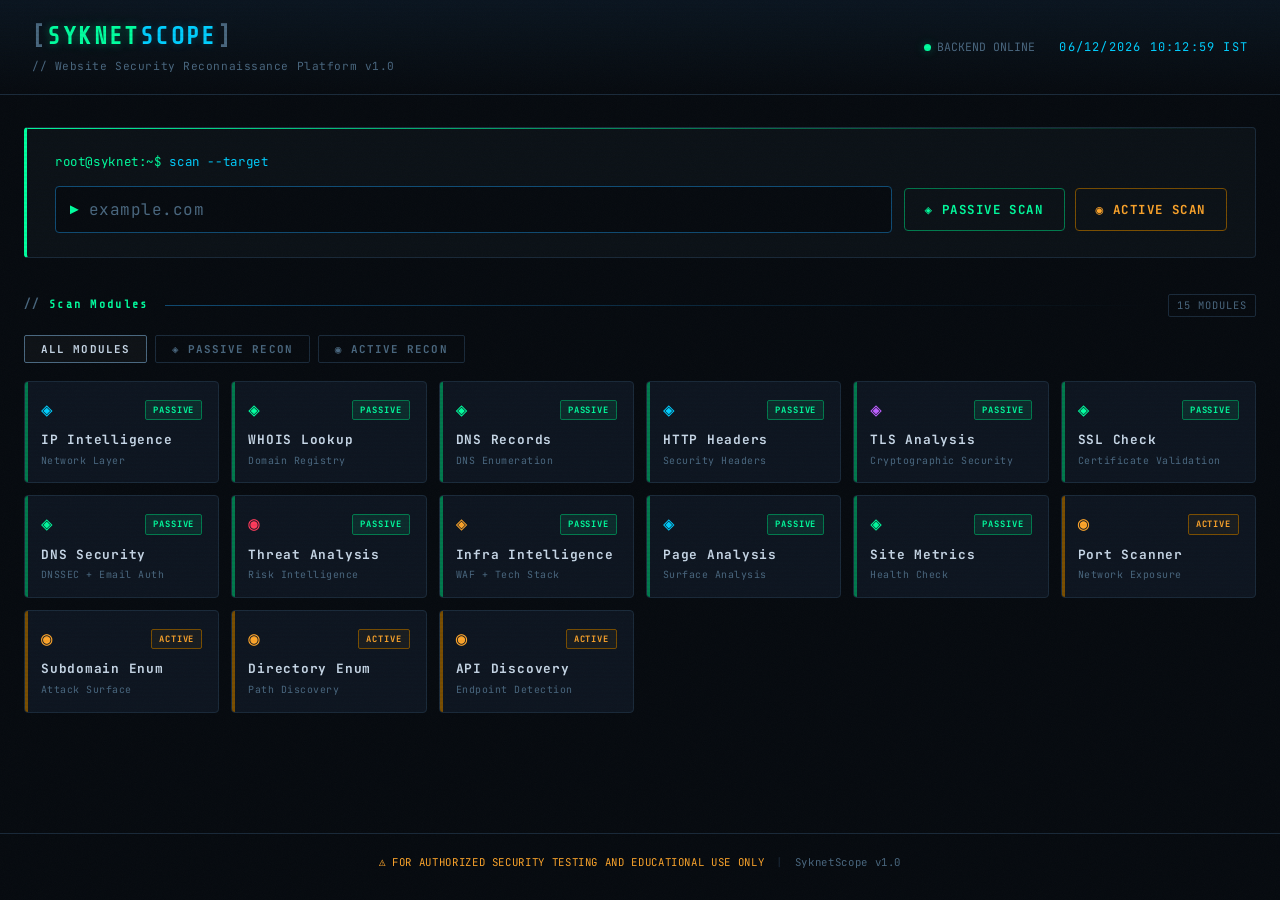
==== commit ebdf7bac: "update API URL to production" ====
--- a/frontend/index.html
+++ b/frontend/index.html
@@ -444,7 +444,7 @@
 </footer>
 
 <script>
-const API = "http://127.0.0.1:8000";
+const API = "https://skynetscope.onrender.com";
 
 /* ── IST Clock ── */
 const getIST = () => new Date().toLocaleString("en-IN",{timeZone:"Asia/Kolkata",year:"numeric",month:"2-digit",day:"2-digit",hour:"2-digit",minute:"2-digit",second:"2-digit",hour12:false}).replace(","," ")+" IST";
